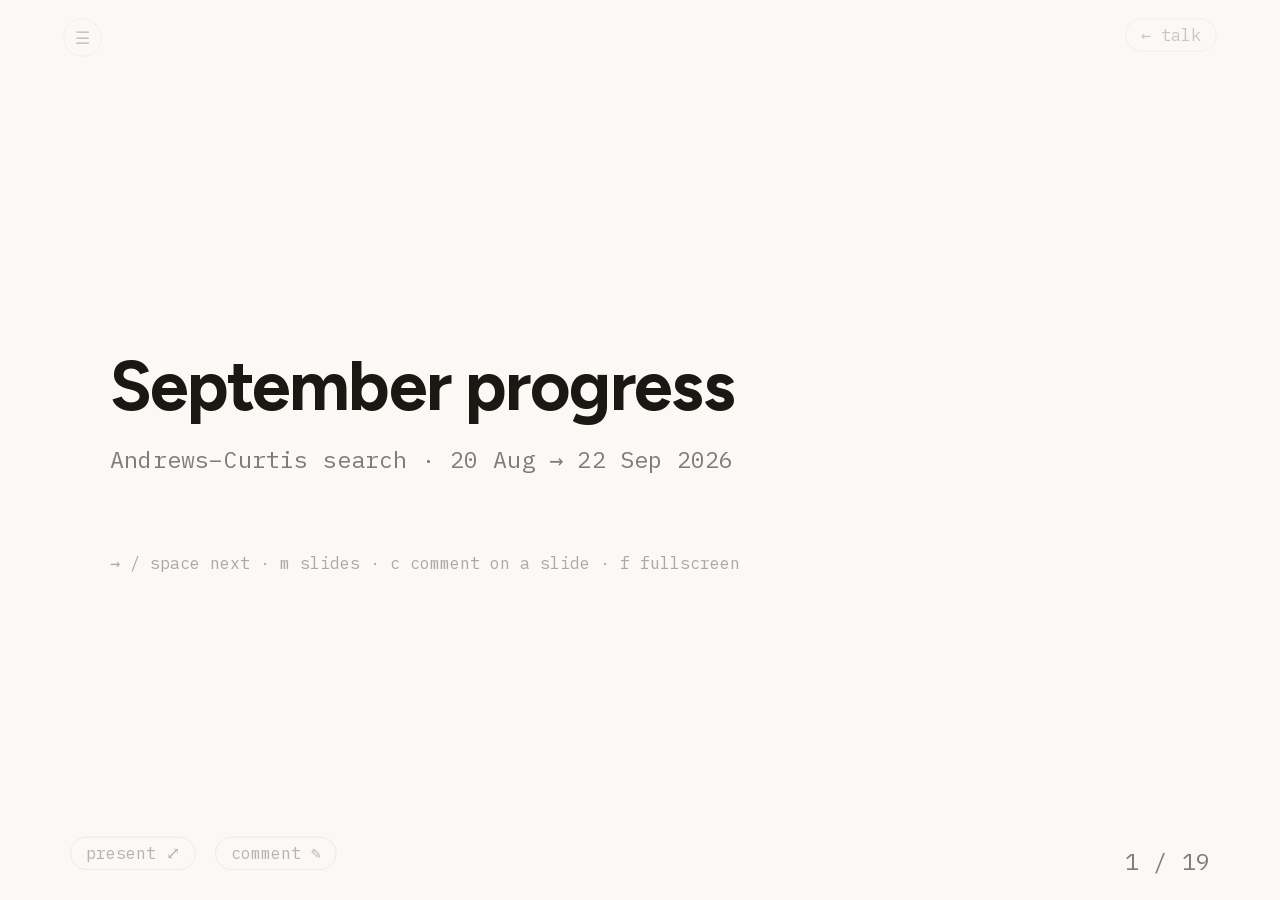
==== progress/index.html @ 30f98085 "progress deck: drop check-at-every-state, budget curve and ingredient ladder slides; census slide wi" ====
<!DOCTYPE html>
<html lang="en">
<head>
<meta charset="UTF-8" />
<meta name="viewport" content="width=device-width, initial-scale=1.0" />
<title>September progress · Andrews–Curtis search</title>
<!-- Second deck, same look as ../index.html. Slides live in slides_p.js, numbers in stats.js
     (generated by data/make_stats.py). Press c on any slide to leave a review comment. -->
<link rel="stylesheet" href="comments.css?v=2">
<style>
  @font-face { font-family: 'Figtree'; src: url('../fonts/figtree-400.woff2') format('woff2'); font-weight: 400; font-display: swap; }
  @font-face { font-family: 'Figtree'; src: url('../fonts/figtree-600.woff2') format('woff2'); font-weight: 600; font-display: swap; }
  @font-face { font-family: 'Figtree'; src: url('../fonts/figtree-700.woff2') format('woff2'); font-weight: 700; font-display: swap; }
  @font-face { font-family: 'IBM Plex Mono'; src: url('../fonts/plexmono-400.woff2') format('woff2'); font-weight: 400; font-display: swap; }

  :root {
    --paper: #FAF9F6;
    --ink: #191813;
    --blue: #2B54C4;
    --orange: #E05B2B;
    --hair: rgba(25, 24, 19, 0.15);
    --sans: 'Figtree', -apple-system, system-ui, sans-serif;
    --mono: 'IBM Plex Mono', ui-monospace, 'SF Mono', monospace;
  }
  * { box-sizing: border-box; margin: 0; padding: 0; }
  html, body { height: 100%; }
  body { background: var(--paper); color: var(--ink); font-family: var(--sans); overflow: hidden; }

  .viewport { position: fixed; inset: 0; }
  .stage {
    position: absolute; left: 50%; top: 50%;
    width: 1440px; height: 1080px;
    transform: translate(-50%, -50%) scale(1);
    background: var(--paper);
  }
  .slide {
    position: absolute; inset: 0; display: none; flex-direction: column;
    padding: 88px 84px 56px; overflow: hidden;
  }
  .slide.active { display: flex; }
  .slide header { display: flex; align-items: baseline; justify-content: space-between; gap: 40px; flex: 0 0 auto; }
  .slide h1 { font-weight: 700; font-size: 62px; letter-spacing: -0.02em; line-height: 0.98; max-width: 20ch; }
  .kicker { font-family: var(--mono); font-size: 24px; color: rgba(25, 24, 19, 0.6); text-align: right; max-width: 30ch; line-height: 1.35; }
  .viz { flex: 1 1 auto; display: flex; align-items: center; justify-content: center; min-height: 0; margin-top: 24px; }
  .viz svg { width: 100%; height: 100%; }
  .mono { font-family: var(--mono); } .blue { color: var(--blue); } .orange { color: var(--orange); } .dim { opacity: 0.6; }

  /* title slide */
  .slide.title-slide { justify-content: center; }
  .title-slide h1 { font-size: 84px; letter-spacing: -0.03em; line-height: 1.02; max-width: none; }
  .title-slide .sub { font-family: var(--mono); font-size: 28px; opacity: 0.55; margin-top: 28px; }
  .title-slide .hint { font-family: var(--mono); font-size: 20px; opacity: 0.35; margin-top: 90px; line-height: 1.6; }

  .hud { position: absolute; right: 36px; bottom: 28px; z-index: 5; font-family: var(--mono); font-size: 28px;
         color: var(--ink); opacity: 0.55; transition: opacity 0.2s; user-select: none; }
  .viewport:hover .hud { opacity: 0.7; }
  .hud .appendix-tag { color: var(--orange); }

  .presentbtn, .deckswitch {
    position: absolute; z-index: 6; font-family: var(--mono); font-size: 20px; line-height: 1;
    color: var(--ink); background: none; text-decoration: none;
    border: 1px solid rgba(25, 24, 19, 0.25); border-radius: 999px;
    padding: 9px 18px; cursor: pointer; opacity: 0.3; transition: opacity 0.2s;
  }
  .presentbtn { left: 36px; bottom: 36px; }
  .deckswitch { right: 28px; top: 22px; opacity: 0.22; }
  .presentbtn:hover, .deckswitch:hover { opacity: 0.9; }

  .navbtn {
    position: absolute; left: 28px; top: 22px; z-index: 8; width: 46px; height: 46px; padding: 0;
    font-family: var(--mono); font-size: 21px; line-height: 1; color: var(--ink); background: none; cursor: pointer;
    border: 1px solid rgba(25, 24, 19, 0.22); border-radius: 999px; opacity: 0.22; transition: opacity 0.2s;
  }
  .navbtn:hover, .navbtn.open { opacity: 0.9; }
  .navmenu {
    position: absolute; left: 28px; top: 80px; z-index: 8; width: 560px; max-height: 880px; overflow-y: auto;
    padding: 10px; border-radius: 18px; background: var(--paper);
    border: 1px solid rgba(25, 24, 19, 0.14); box-shadow: 0 26px 64px rgba(25, 24, 19, 0.18);
    opacity: 0; transform: translateX(-16px); pointer-events: none; transition: opacity 0.16s, transform 0.16s;
  }
  .navmenu.open { opacity: 1; transform: none; pointer-events: auto; }
  .navmenu button, .navmenu a {
    display: flex; align-items: baseline; gap: 12px; width: 100%; padding: 8px 14px; border: 0; border-radius: 10px;
    background: none; cursor: pointer; text-align: left; text-decoration: none;
    font-family: var(--mono); font-size: 18px; line-height: 1.3; color: var(--ink);
  }
  .navmenu .num { flex: 0 0 40px; opacity: 0.4; }
  .navmenu button:hover, .navmenu a:hover { background: rgba(43, 84, 196, 0.10); color: var(--blue); }
  .navmenu button.on { background: var(--ink); color: var(--paper); }
  .navmenu button.on .num { opacity: 0.65; }
  .navmenu button.apx .num { color: var(--orange); opacity: 0.9; }
  .navmenu .rule { border-top: 1px solid rgba(25, 24, 19, 0.12); margin: 8px 14px; }

  .placeholder-missing { display: flex; align-items: center; justify-content: center; height: 100%;
    font-family: var(--mono); font-size: 30px; color: var(--orange); }

  /* sub-steps: <div class="step-root" data-steps="N"> ... elements with data-at="0 1 2" */
  .step-root { flex: 1 1 auto; min-height: 0; height: 100%; display: flex; flex-direction: column; }
  [data-steps] [data-at] { opacity: 0; pointer-events: none; transition: opacity 0.38s ease; }

  @media print {
    @page { size: 1440px 1080px; margin: 0; }
    html, body { overflow: visible; height: auto; }
    .viewport { position: static; }
    .stage { position: static; transform: none !important; width: 1440px; height: auto; }
    .slide { position: relative !important; inset: auto; display: flex !important; width: 1440px; height: 1080px;
             page-break-after: always; break-after: page; }
    .hud, .presentbtn, .navbtn, .navmenu, .deckswitch { display: none !important; }
  }
</style>
</head>
<body>
<div class="viewport">
  <div class="stage" id="stage"></div>
  <div class="hud" id="hud"></div>
</div>

<script>
  window.DECK = {
    parts: {},
    register: function (id, html) { this.parts[id] = html; },
    ORDER: [],            /* filled by slides_p.js */
    APPENDIX_START: 0
  };
  /* reveal rules for sub-steps, generated instead of hand-written */
  (function () {
    var css = [];
    for (var n = 0; n <= 24; n++) css.push('[data-steps][data-step="' + n + '"] [data-at~="' + n + '"]');
    var st = document.createElement('style');
    st.textContent = css.join(',\n') + ' { opacity: 1; pointer-events: auto; }';
    document.head.appendChild(st);
  })();
</script>
<script src="stats.js?v=3"></script>
<script src="slides_p.js?v=10"></script>
<script>
(function () {
  var stage = document.getElementById('stage');
  var hud = document.getElementById('hud');

  DECK.ORDER.forEach(function (id) {
    var sec = document.createElement('section');
    sec.className = 'slide' + (id.indexOf('title') >= 0 ? ' title-slide' : '');
    sec.id = id;
    sec.innerHTML = DECK.parts[id] || '<div class="placeholder-missing">missing part: ' + id + '</div>';
    stage.appendChild(sec);
  });
  stage.appendChild(hud);

  var presentBtn = document.createElement('button');
  presentBtn.type = 'button'; presentBtn.className = 'presentbtn'; presentBtn.title = 'fullscreen  (f)';
  presentBtn.textContent = 'present ⤢';
  stage.appendChild(presentBtn);
  presentBtn.addEventListener('click', function (e) { e.stopPropagation(); toggleFull(); });
  function toggleFull() {
    if (document.fullscreenElement) document.exitFullscreen(); else document.documentElement.requestFullscreen();
  }
  document.addEventListener('fullscreenchange', function () {
    presentBtn.textContent = document.fullscreenElement ? 'exit ⤡' : 'present ⤢';
    fit();
  });

  var sw = document.createElement('a');
  sw.className = 'deckswitch'; sw.href = '../#1'; sw.title = 'back to the SURF talk';
  sw.textContent = '← talk';
  stage.appendChild(sw);

  var slides = Array.prototype.slice.call(document.querySelectorAll('.slide'));
  var current = -1;
  var N = DECK.APPENDIX_START || slides.length;

  var navBtn = document.createElement('button');
  navBtn.type = 'button'; navBtn.className = 'navbtn'; navBtn.title = 'slides  (m)'; navBtn.textContent = '☰';
  var navMenu = document.createElement('div');
  navMenu.className = 'navmenu';
  var navBtns = slides.map(function (sec, i) {
    var h = sec.querySelector('h1');
    var tmp = document.createElement('div');
    tmp.innerHTML = h ? h.innerHTML.replace(/<br\s*\/?>/gi, ' ') : '';
    var title = (h ? tmp.textContent : sec.id).replace(/\s+/g, ' ').trim().slice(0, 58) || 'slide ' + (i + 1);
    if (i === N && N < slides.length) { var rule = document.createElement('div'); rule.className = 'rule'; navMenu.appendChild(rule); }
    var b = document.createElement('button');
    b.type = 'button';
    if (i >= N) b.className = 'apx';
    b.innerHTML = '<span class="num"></span><span class="lab"></span>';
    b.firstChild.textContent = (i < N) ? String(i + 1) : 'A' + (i - N + 1);
    b.lastChild.textContent = title;
    b.addEventListener('click', function (e) { e.stopPropagation(); toggleNav(false); show(i); });
    navMenu.appendChild(b);
    return b;
  });
  var rule2 = document.createElement('div'); rule2.className = 'rule'; navMenu.appendChild(rule2);
  var back = document.createElement('a'); back.href = '../#1';
  back.innerHTML = '<span class="num">←</span><span class="lab">the SURF talk</span>';
  navMenu.appendChild(back);
  stage.appendChild(navBtn);
  stage.appendChild(navMenu);
  navBtn.addEventListener('click', function (e) { e.stopPropagation(); toggleNav(); });
  function toggleNav(force) {
    var on = (force === undefined) ? !navMenu.classList.contains('open') : !!force;
    navMenu.classList.toggle('open', on); navBtn.classList.toggle('open', on);
    if (on) syncNav();
  }
  function navOpen() { return navMenu.classList.contains('open'); }
  function syncNav() {
    for (var k = 0; k < navBtns.length; k++) navBtns[k].classList.toggle('on', k === current);
    var b = navBtns[current];
    if (b && navOpen()) navMenu.scrollTop = b.offsetTop - (navMenu.clientHeight - b.offsetHeight) / 2;
  }

  function stepper() { var sec = slides[current]; return sec ? sec.querySelector('[data-steps]') : null; }
  function stepMax(el) { return parseInt(el.getAttribute('data-steps'), 10) || 0; }
  function stepNow(el) { return parseInt(el.getAttribute('data-step') || '0', 10) || 0; }
  function setStep(el, n) { el.setAttribute('data-step', String(n)); }
  function stepFwd() { var el = stepper(); if (!el) return false; var s = stepNow(el); if (s < stepMax(el)) { setStep(el, s + 1); return true; } return false; }
  function stepBack() { var el = stepper(); if (!el) return false; var s = stepNow(el); if (s > 0) { setStep(el, s - 1); return true; } return false; }

  function show(i) {
    i = Math.max(0, Math.min(slides.length - 1, i));
    if (i === current) return;
    if (current >= 0) slides[current].classList.remove('active');
    current = i;
    slides[current].classList.add('active');
    var fresh = slides[current].querySelector('[data-steps]');
    if (fresh) setStep(fresh, 0);
    if (location.hash !== '#' + (i + 1)) history.replaceState(null, '', '#' + (i + 1));
    hud.innerHTML = (i < N) ? (i + 1) + ' / ' + N
      : '<span class="appendix-tag">appendix ' + (i - N + 1) + ' / ' + (slides.length - N) + '</span>';
    syncNav();
    window.dispatchEvent(new CustomEvent('deck:show', { detail: { index: i } }));
  }

  function fit() {
    var s = Math.min(window.innerWidth / 1440, window.innerHeight / 1080);
    stage.style.transform = 'translate(-50%, -50%) scale(' + s + ')';
  }
  window.addEventListener('resize', fit);
  if (window.visualViewport) window.visualViewport.addEventListener('resize', fit);
  setInterval(fit, 400);
  fit();

  document.addEventListener('keydown', function (e) {
    if (e.defaultPrevented) return;
    if (e.target.closest && e.target.closest('input, textarea, select, [contenteditable]')) return;
    if (e.metaKey || e.ctrlKey || e.altKey) return;
    if (e.key === 'ArrowRight' || e.key === ' ' || e.key === 'PageDown') { e.preventDefault(); if (e.repeat) return; if (!stepFwd()) show(current + 1); }
    else if (e.key === 'ArrowLeft' || e.key === 'PageUp') { e.preventDefault(); if (e.repeat) return; if (!stepBack()) show(current - 1); }
    else if (e.key === 'ArrowDown' || e.key === 'n') { e.preventDefault(); show(current + 1); }
    else if (e.key === 'ArrowUp' || e.key === 'p') { e.preventDefault(); show(current - 1); }
    else if (e.key === 'Home') show(0);
    else if (e.key === 'End') show(N - 1);
    else if (e.key === 'a' && N < slides.length) show(N);
    else if (e.key === 'f') toggleFull();
    else if (e.key === 'm') toggleNav();
    else if (e.key === 'Escape') toggleNav(false);
  });

  document.addEventListener('click', function (e) {
    if (navOpen()) { toggleNav(false); return; }
    if (e.target.closest('a') || e.target.closest('button') || e.target.closest('.cmt-panel')) return;
    if (document.body.classList.contains('cmt-open')) return;   /* reviewing: clicks never turn pages */
    if (e.clientX > window.innerWidth / 2) { if (!stepFwd()) show(current + 1); }
    else { if (!stepBack()) show(current - 1); }
  });

  function fromHash() { var n = parseInt((location.hash || '').replace('#', ''), 10); return isNaN(n) ? 0 : n - 1; }
  window.addEventListener('hashchange', function () { var i = fromHash(); if (i !== current) show(i); });
  show(fromHash());
  var stepQ = parseInt(new URLSearchParams(location.search).get('step') || '', 10);
  if (!isNaN(stepQ) && stepper()) setStep(stepper(), Math.max(0, Math.min(stepMax(stepper()), stepQ)));

  DECK.api = {
    stage: stage, slides: slides, show: show,
    current: function () { return current; },
    stepNow: function () { var el = stepper(); return el ? stepNow(el) : 0; }
  };

  /* pdf: one page per sub-step */
  var printExpanded = false;
  function expandForPrint() {
    if (printExpanded) return;
    printExpanded = true;
    slides.forEach(function (s) {
      var el = s.querySelector('[data-steps]');
      if (!el) return;
      for (var n = 0; n <= stepMax(el); n++) {
        var c = s.cloneNode(true);
        c.classList.add('active');
        c.querySelector('[data-steps]').setAttribute('data-step', String(n));
        s.parentNode.insertBefore(c, s);
      }
      s.parentNode.removeChild(s);
    });
  }
  if (/[?&]print\b/.test(location.search)) expandForPrint();
  window.addEventListener('beforeprint', expandForPrint);
})();
</script>
<script src="comments.js?v=2"></script>
</body>
</html>
---- progress/comments.css ----
.cmt-pill { position: absolute; left: 210px; bottom: 36px; z-index: 6; font-family: var(--mono); font-size: 20px; line-height: 1;
            color: var(--ink); background: none; border: 1px solid rgba(25, 24, 19, 0.25); border-radius: 999px;
            padding: 9px 18px; cursor: pointer; opacity: 0.3; transition: opacity 0.2s; }
.cmt-pill:hover { opacity: 0.9; }
.cmt-pill .n { color: var(--blue); margin-left: 8px; }
.cmt-pins { position: absolute; inset: 0; z-index: 4; pointer-events: none; display: none; }
body.cmt-open .cmt-pins { display: block; }   /* pins only while reviewing, never while presenting */
.cmt-pin { position: absolute; width: 30px; height: 30px; margin: -15px 0 0 -15px; border-radius: 50%;
           display: flex; align-items: center; justify-content: center; font-family: var(--mono); font-size: 14px;
           border: 2px solid var(--blue); color: var(--blue); background: var(--paper); }
.cmt-pin.committed { background: var(--blue); color: #fff; }
.cmt-pin.fixed { border-color: rgba(25, 24, 19, 0.3); color: rgba(25, 24, 19, 0.3); background: var(--paper); }
.cmt-panel { position: fixed; top: 16px; right: 16px; bottom: 16px; width: 380px; z-index: 20; display: none;
             flex-direction: column; gap: 10px; padding: 16px; overflow: auto; background: var(--paper);
             border: 1px solid rgba(25, 24, 19, 0.14); border-radius: 18px; box-shadow: 0 26px 64px rgba(25, 24, 19, 0.18);
             font-family: var(--mono); font-size: 15px; color: var(--ink); }
body.cmt-open .cmt-panel { display: flex; }
.cmt-head { display: flex; justify-content: space-between; align-items: baseline; opacity: 0.7; }
.cmt-list { list-style: none; display: flex; flex-direction: column; gap: 8px; }
.cmt-list li { padding: 8px 10px; border-radius: 10px; background: rgba(43, 84, 196, 0.06); line-height: 1.4; white-space: pre-wrap; }
.cmt-list li.sent { opacity: 0.45; } .cmt-list li.committed { background: rgba(25, 24, 19, 0.05); }
.cmt-text { font: 16px/1.4 var(--mono); color: var(--ink); background: #fff; border: 1px solid var(--hair);
            border-radius: 10px; padding: 10px; resize: vertical; min-height: 96px; }
.cmt-row { display: flex; flex-wrap: wrap; gap: 8px; align-items: center; }
.cmt-panel button { font: 14px/1 var(--mono); color: var(--ink); background: none; cursor: pointer;
                    border: 1px solid rgba(25, 24, 19, 0.25); border-radius: 999px; padding: 8px 14px; }
.cmt-panel button:hover { color: var(--blue); border-color: var(--blue); }
.cmt-panel button.on, .cmt-panel button.primary { background: var(--blue); color: #fff; border-color: var(--blue); }
body.cmt-pinning .stage { cursor: crosshair; }
@media print { .cmt-pill, .cmt-pins, .cmt-panel { display: none !important; } }
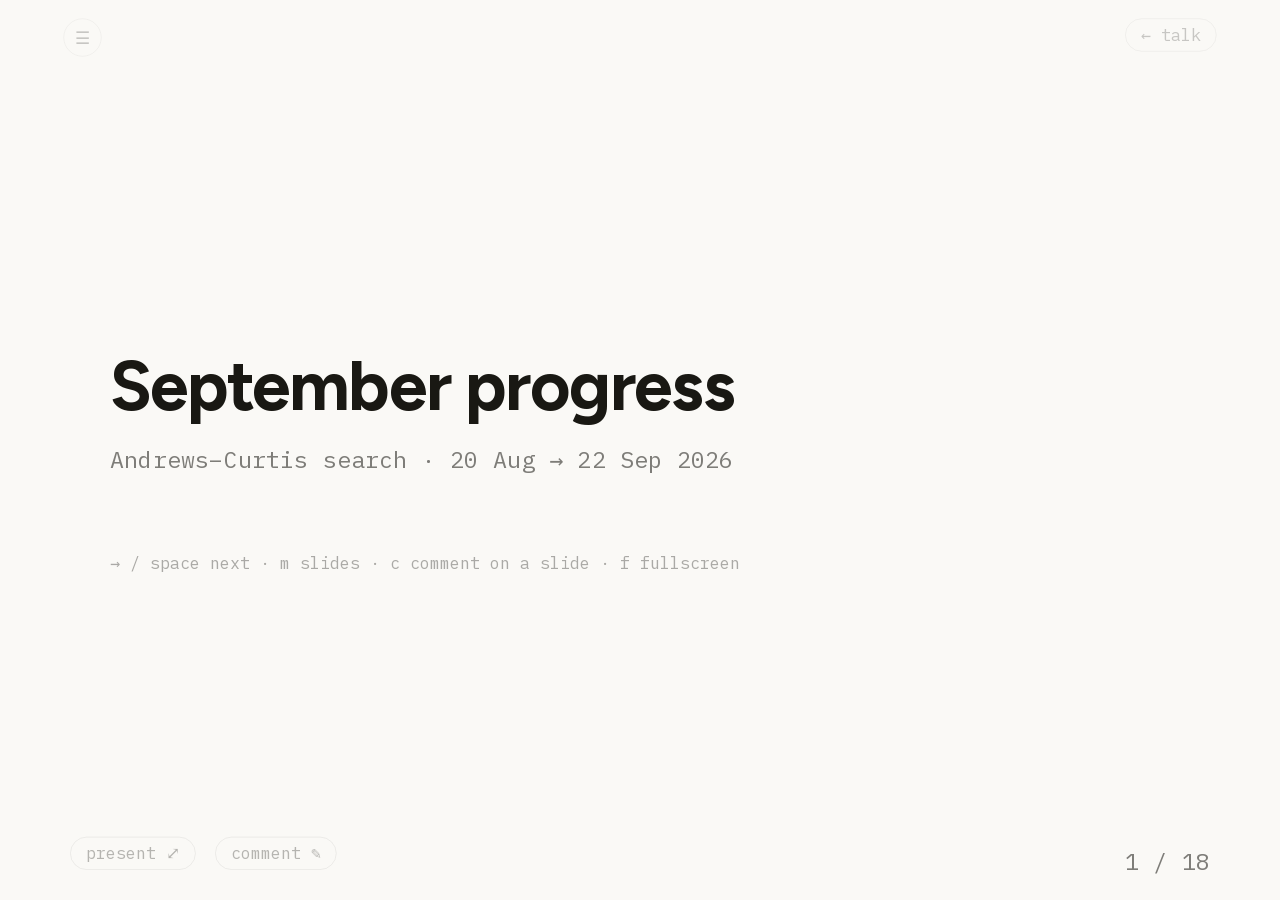
==== commit 65bd8924: "progress deck: drop the ablation slide Co-Authored-By: Claude Opus 5.5 <noreply@anthropic.com> Claud" ====
--- a/progress/index.html
+++ b/progress/index.html
@@ -132,7 +132,7 @@
   })();
 </script>
 <script src="stats.js?v=3"></script>
-<script src="slides_p.js?v=10"></script>
+<script src="slides_p.js?v=11"></script>
 <script>
 (function () {
   var stage = document.getElementById('stage');
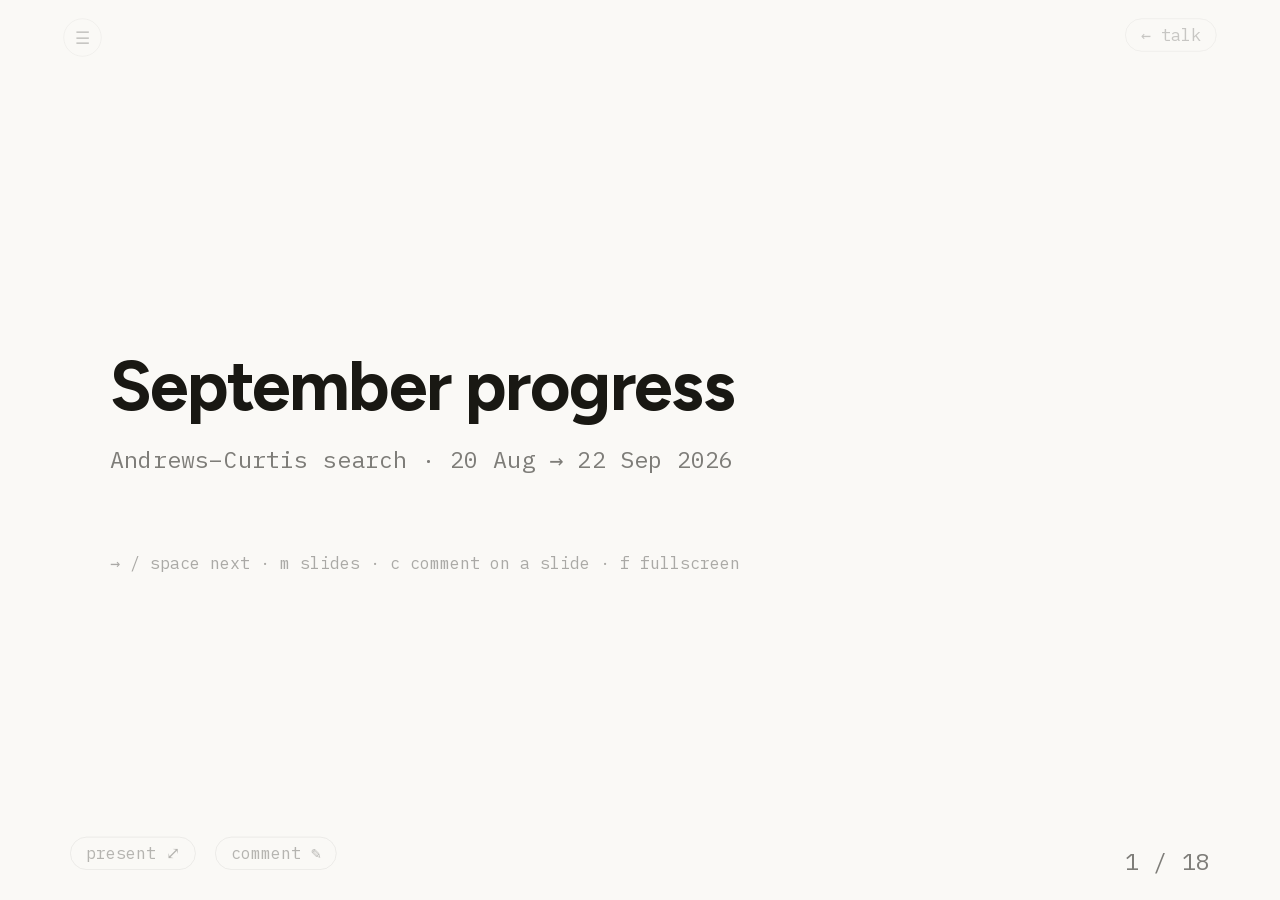
==== commit 4e58e4e9: "progress deck: a pinch step moves the stable letter past one letter, one substitution each Co-Author" ====
--- a/progress/index.html
+++ b/progress/index.html
@@ -132,7 +132,7 @@
   })();
 </script>
 <script src="stats.js?v=3"></script>
-<script src="slides_p.js?v=11"></script>
+<script src="slides_p.js?v=12"></script>
 <script>
 (function () {
   var stage = document.getElementById('stage');
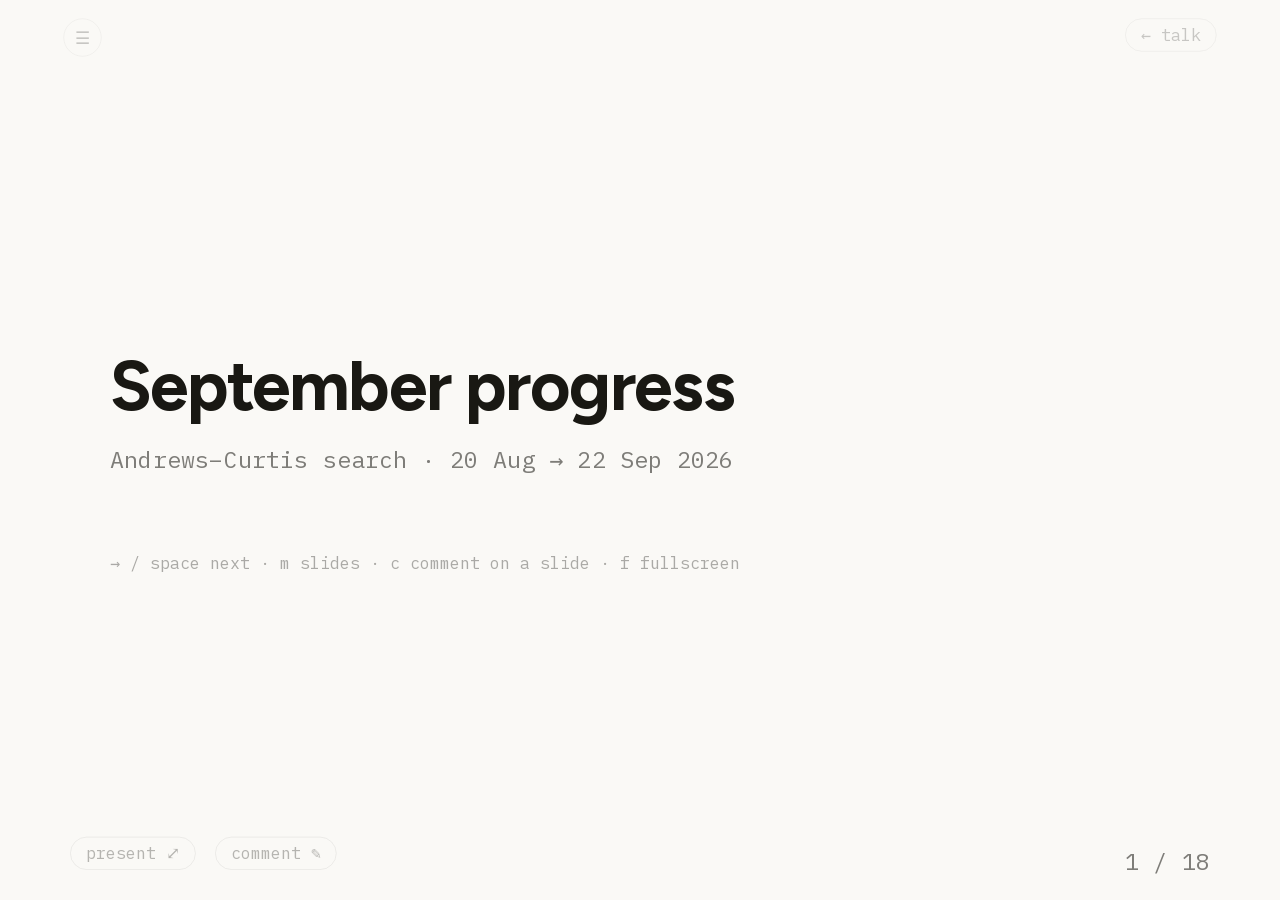
==== commit f2095b7c: "progress deck: flowchart shows solved counts at 1,000 units, plainer queue wording Co-Authored-By: C" ====
--- a/progress/index.html
+++ b/progress/index.html
@@ -132,7 +132,7 @@
   })();
 </script>
 <script src="stats.js?v=3"></script>
-<script src="slides_p.js?v=12"></script>
+<script src="slides_p.js?v=13"></script>
 <script>
 (function () {
   var stage = document.getElementById('stage');
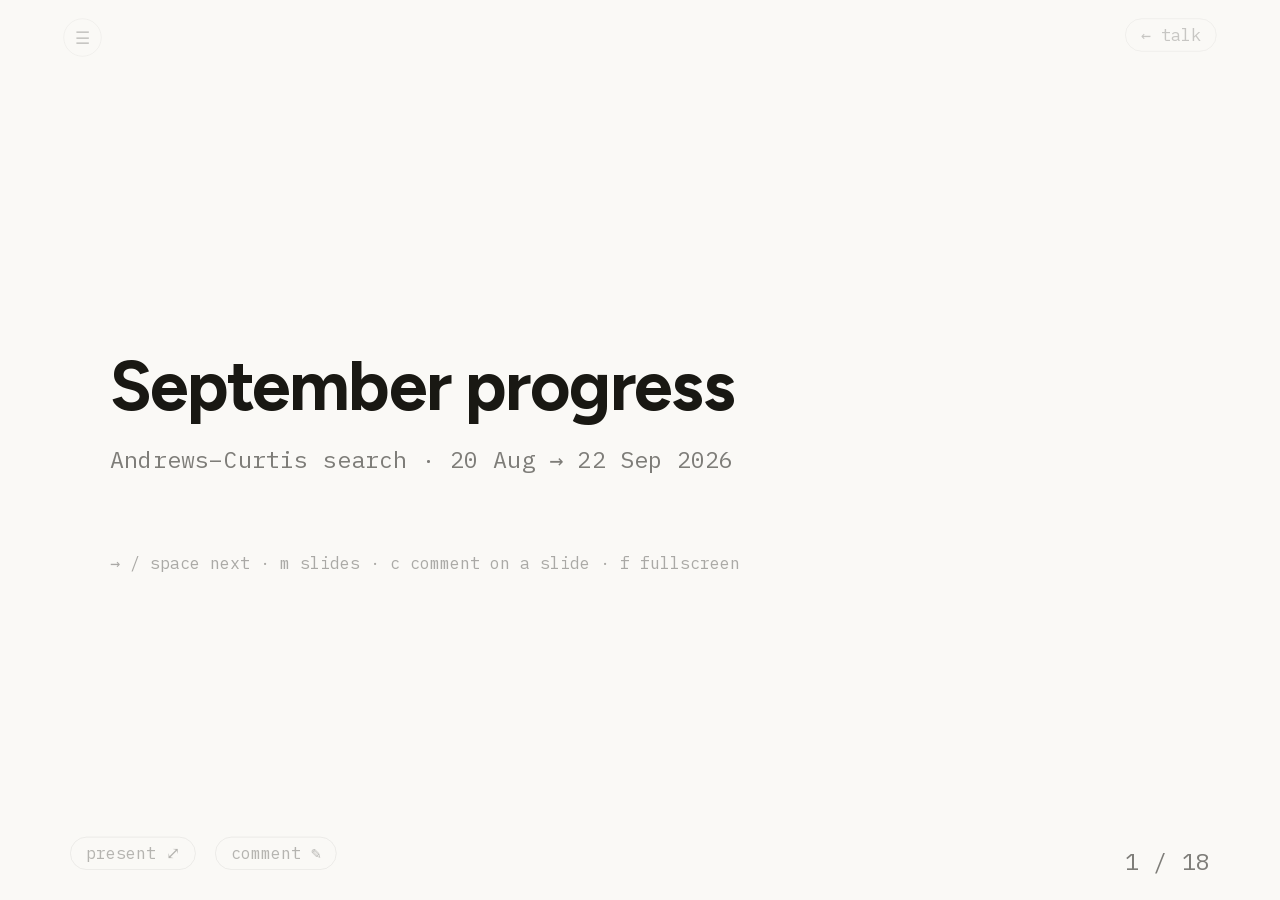
==== commit caf73d38: "progress deck: say where units are charged (search pops vs stage A-C moves) Co-Authored-By: Claude O" ====
--- a/progress/index.html
+++ b/progress/index.html
@@ -132,7 +132,7 @@
   })();
 </script>
 <script src="stats.js?v=3"></script>
-<script src="slides_p.js?v=13"></script>
+<script src="slides_p.js?v=14"></script>
 <script>
 (function () {
   var stage = document.getElementById('stage');
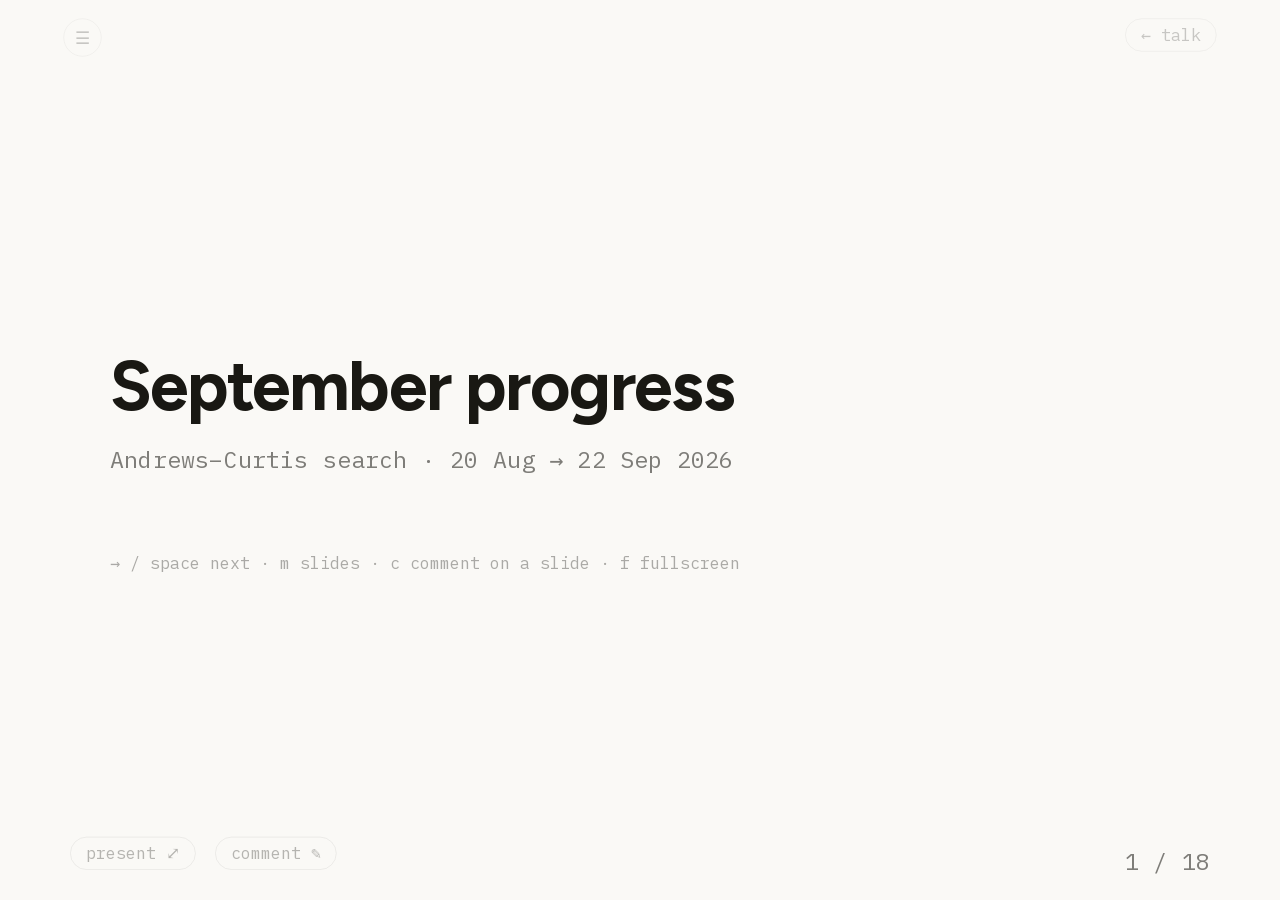
==== commit 389279e5: "progress deck: spell out the BS cascade on the flowchart slide Co-Authored-By: Claude Opus 5.5 <nore" ====
--- a/progress/index.html
+++ b/progress/index.html
@@ -132,7 +132,7 @@
   })();
 </script>
 <script src="stats.js?v=3"></script>
-<script src="slides_p.js?v=14"></script>
+<script src="slides_p.js?v=15"></script>
 <script>
 (function () {
   var stage = document.getElementById('stage');
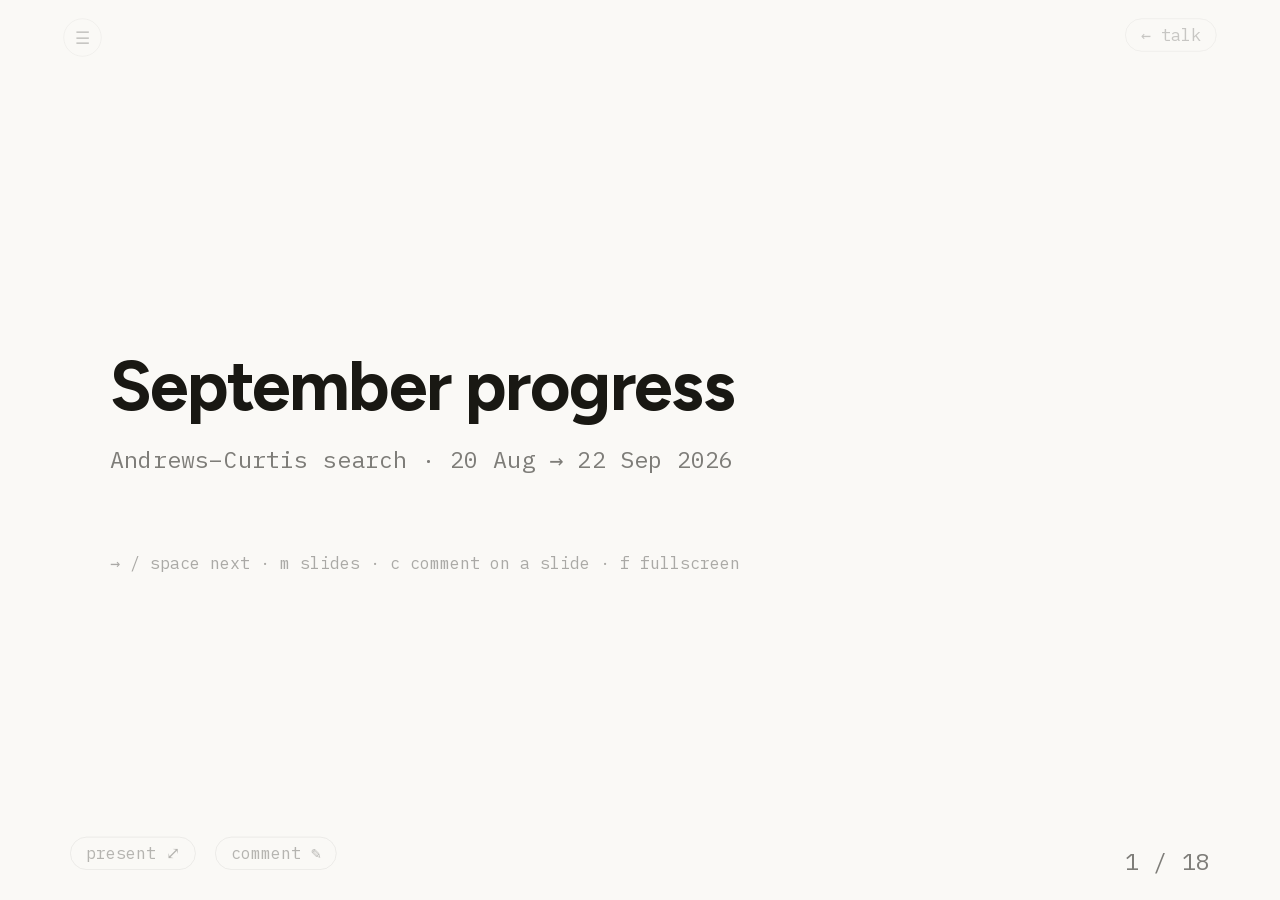
==== commit e1bca555: "progress deck: stage C yes only when the pinch dry run succeeds (y-exponent sum ±1 for BS(1,2)) Co-A" ====
--- a/progress/index.html
+++ b/progress/index.html
@@ -132,7 +132,7 @@
   })();
 </script>
 <script src="stats.js?v=3"></script>
-<script src="slides_p.js?v=15"></script>
+<script src="slides_p.js?v=16"></script>
 <script>
 (function () {
   var stage = document.getElementById('stage');
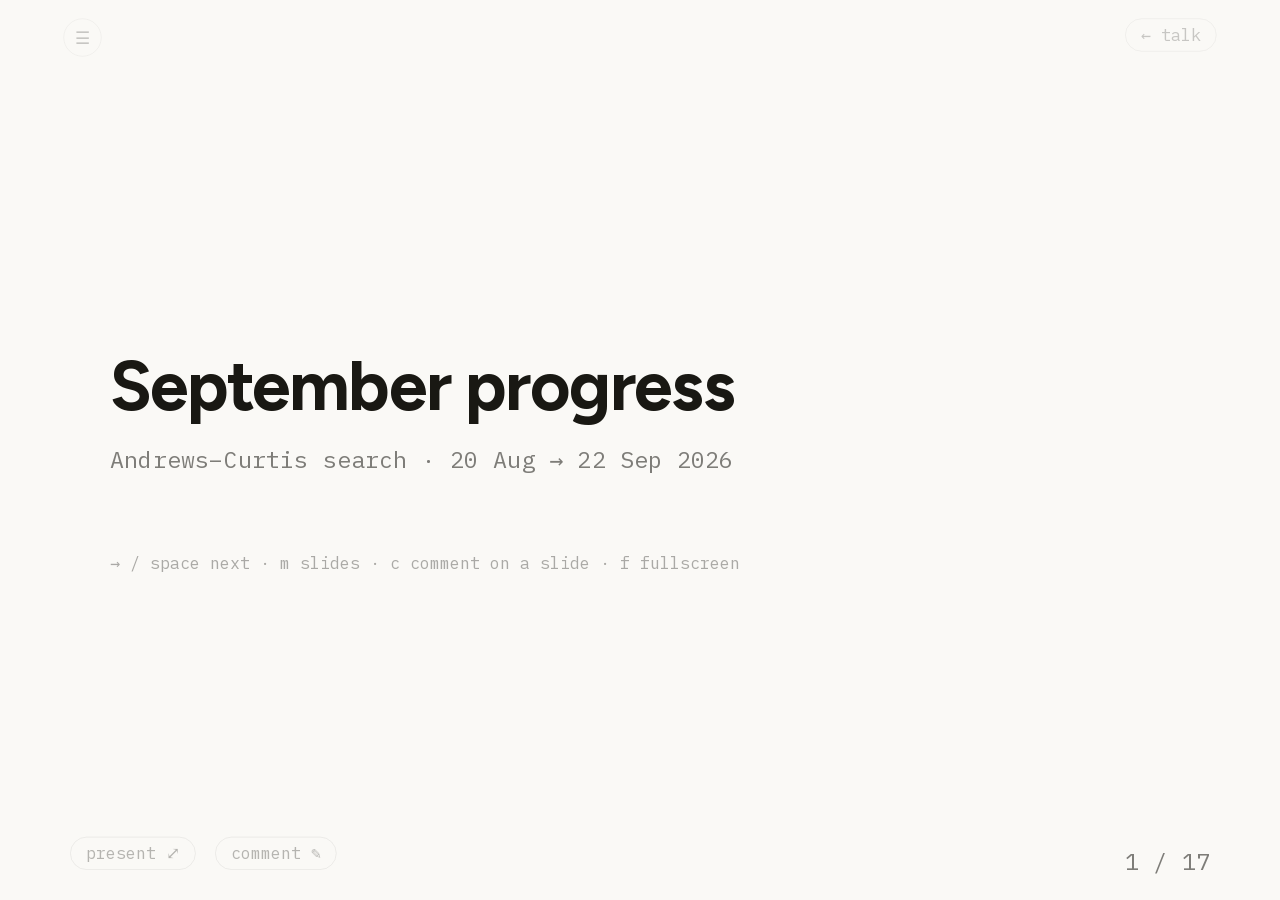
==== commit 9abe356c: "progress deck: drop the BS(1,2) grow-and-collapse slide Co-Authored-By: Claude Opus 5.5 <noreply@ant" ====
--- a/progress/index.html
+++ b/progress/index.html
@@ -132,7 +132,7 @@
   })();
 </script>
 <script src="stats.js?v=3"></script>
-<script src="slides_p.js?v=16"></script>
+<script src="slides_p.js?v=17"></script>
 <script>
 (function () {
   var stage = document.getElementById('stage');
